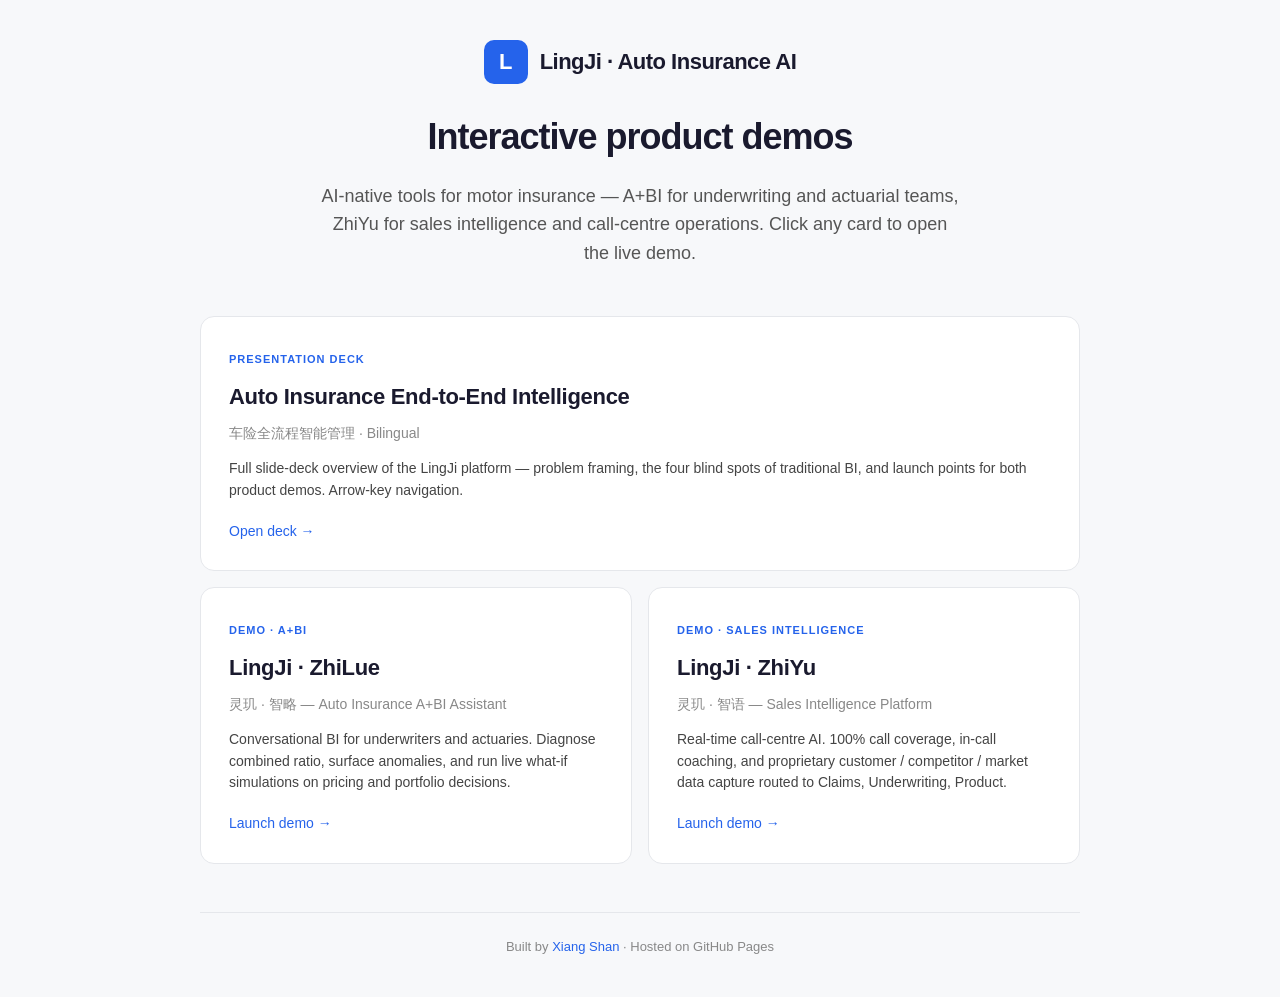
==== index.html @ 708f6766 "Initial commit: LingJi auto insurance AI demos Three interactive browser demos plus English landing " ====
<!DOCTYPE html>
<html lang="en">
<head>
  <meta charset="UTF-8">
  <title>LingJi — Auto Insurance AI Demos</title>
  <meta name="viewport" content="width=device-width, initial-scale=1.0">
  <link rel="icon" href="data:image/svg+xml,<svg xmlns='http://www.w3.org/2000/svg' viewBox='0 0 32 32'><rect width='32' height='32' rx='6' fill='%232563EB'/><text x='16' y='22' font-size='18' text-anchor='middle' fill='white' font-family='sans-serif' font-weight='bold'>L</text></svg>">
  <style>
    * { box-sizing: border-box; margin: 0; padding: 0; }
    body {
      font-family: -apple-system, BlinkMacSystemFont, "Segoe UI", Roboto, "Helvetica Neue", sans-serif;
      background: #f7f8fa;
      color: #1a1a2e;
      line-height: 1.6;
      min-height: 100vh;
      display: flex;
      align-items: center;
      justify-content: center;
      padding: 40px 20px;
    }
    .container {
      max-width: 880px;
      width: 100%;
    }
    header {
      margin-bottom: 48px;
      text-align: center;
    }
    .brand {
      display: inline-flex;
      align-items: center;
      gap: 12px;
      margin-bottom: 24px;
    }
    .brand-mark {
      width: 44px;
      height: 44px;
      background: #2563EB;
      border-radius: 10px;
      display: flex;
      align-items: center;
      justify-content: center;
      color: white;
      font-weight: 700;
      font-size: 22px;
    }
    .brand-name {
      font-size: 22px;
      font-weight: 600;
      letter-spacing: -0.5px;
    }
    h1 {
      font-size: 36px;
      font-weight: 700;
      letter-spacing: -1px;
      margin-bottom: 16px;
    }
    .subtitle {
      font-size: 18px;
      color: #555;
      max-width: 640px;
      margin: 0 auto;
    }
    .cards {
      display: grid;
      grid-template-columns: 1fr;
      gap: 16px;
      margin-bottom: 48px;
    }
    @media (min-width: 700px) {
      .cards { grid-template-columns: 1fr 1fr; }
      .card-wide { grid-column: span 2; }
    }
    .card {
      background: white;
      border: 1px solid #e5e7eb;
      border-radius: 14px;
      padding: 28px;
      text-decoration: none;
      color: inherit;
      transition: transform 0.15s ease, box-shadow 0.15s ease, border-color 0.15s ease;
      display: block;
    }
    .card:hover {
      transform: translateY(-2px);
      box-shadow: 0 10px 30px -10px rgba(37, 99, 235, 0.25);
      border-color: #2563EB;
    }
    .card-tag {
      display: inline-block;
      font-size: 11px;
      letter-spacing: 1px;
      text-transform: uppercase;
      color: #2563EB;
      font-weight: 600;
      margin-bottom: 10px;
    }
    .card-title {
      font-size: 22px;
      font-weight: 600;
      margin-bottom: 8px;
      letter-spacing: -0.3px;
    }
    .card-subtitle {
      font-size: 14px;
      color: #888;
      margin-bottom: 14px;
    }
    .card-desc {
      font-size: 14px;
      color: #444;
      line-height: 1.55;
    }
    .card-arrow {
      margin-top: 18px;
      font-size: 14px;
      color: #2563EB;
      font-weight: 500;
    }
    footer {
      text-align: center;
      font-size: 13px;
      color: #888;
      padding-top: 24px;
      border-top: 1px solid #e5e7eb;
    }
    footer a {
      color: #2563EB;
      text-decoration: none;
    }
  </style>
</head>
<body>
  <div class="container">
    <header>
      <div class="brand">
        <div class="brand-mark">L</div>
        <div class="brand-name">LingJi · Auto Insurance AI</div>
      </div>
      <h1>Interactive product demos</h1>
      <p class="subtitle">
        AI-native tools for motor insurance — A+BI for underwriting and actuarial teams, ZhiYu for sales intelligence and call-centre operations. Click any card to open the live demo.
      </p>
    </header>

    <main class="cards">
      <a class="card card-wide" href="./车险全流程智能管理 — 律商联讯风险.html">
        <span class="card-tag">Presentation Deck</span>
        <div class="card-title">Auto Insurance End-to-End Intelligence</div>
        <div class="card-subtitle">车险全流程智能管理 · Bilingual</div>
        <p class="card-desc">
          Full slide-deck overview of the LingJi platform — problem framing, the four blind spots of traditional BI, and launch points for both product demos. Arrow-key navigation.
        </p>
        <div class="card-arrow">Open deck →</div>
      </a>

      <a class="card" href="./LingJi-ZhiLue-Auto-Insurance-A+BI-Assistant.html">
        <span class="card-tag">Demo · A+BI</span>
        <div class="card-title">LingJi · ZhiLue</div>
        <div class="card-subtitle">灵玑 · 智略 — Auto Insurance A+BI Assistant</div>
        <p class="card-desc">
          Conversational BI for underwriters and actuaries. Diagnose combined ratio, surface anomalies, and run live what-if simulations on pricing and portfolio decisions.
        </p>
        <div class="card-arrow">Launch demo →</div>
      </a>

      <a class="card" href="./LingJi-ZhiYu-Sales-Intelligence.html">
        <span class="card-tag">Demo · Sales Intelligence</span>
        <div class="card-title">LingJi · ZhiYu</div>
        <div class="card-subtitle">灵玑 · 智语 — Sales Intelligence Platform</div>
        <p class="card-desc">
          Real-time call-centre AI. 100% call coverage, in-call coaching, and proprietary customer / competitor / market data capture routed to Claims, Underwriting, Product.
        </p>
        <div class="card-arrow">Launch demo →</div>
      </a>
    </main>

    <footer>
      Built by <a href="https://github.com/Xiang-Shan">Xiang Shan</a> · Hosted on GitHub Pages
    </footer>
  </div>
</body>
</html>
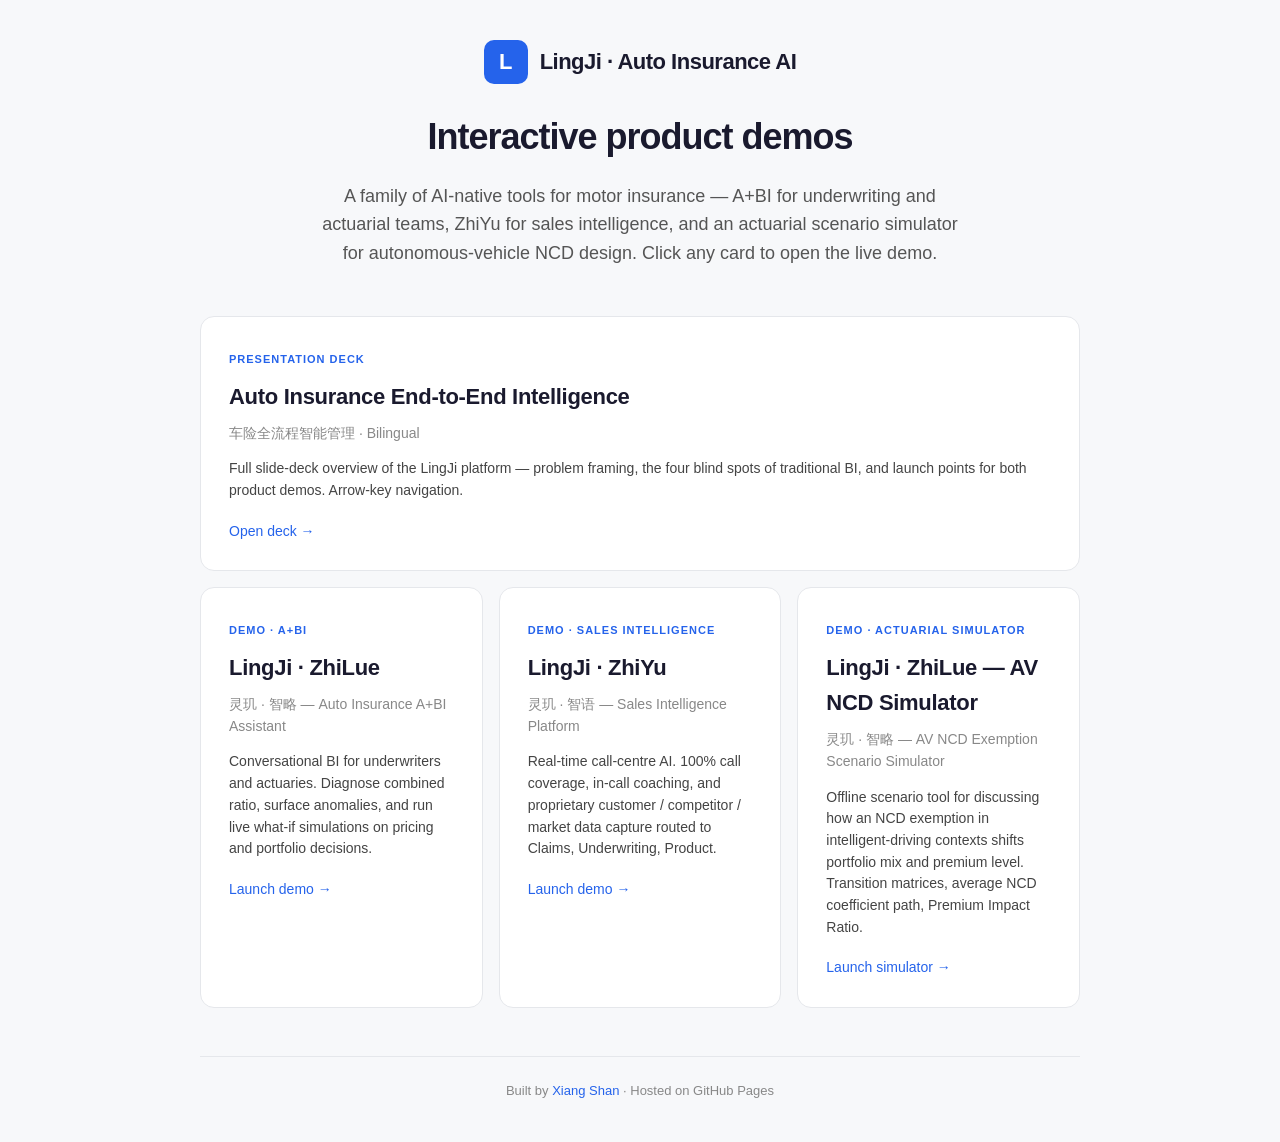
==== commit 86e4cb65: "Add ZhiLue AV NCD Exemption Scenario Simulator Integrate the China commercial auto NCD exemption sim" ====
--- a/index.html
+++ b/index.html
@@ -71,6 +71,10 @@
       .cards { grid-template-columns: 1fr 1fr; }
       .card-wide { grid-column: span 2; }
     }
+    @media (min-width: 1020px) {
+      .cards { grid-template-columns: repeat(3, 1fr); }
+      .card-wide { grid-column: span 3; }
+    }
     .card {
       background: white;
       border: 1px solid #e5e7eb;
@@ -139,7 +143,7 @@
       </div>
       <h1>Interactive product demos</h1>
       <p class="subtitle">
-        AI-native tools for motor insurance — A+BI for underwriting and actuarial teams, ZhiYu for sales intelligence and call-centre operations. Click any card to open the live demo.
+        A family of AI-native tools for motor insurance — A+BI for underwriting and actuarial teams, ZhiYu for sales intelligence, and an actuarial scenario simulator for autonomous-vehicle NCD design. Click any card to open the live demo.
       </p>
     </header>
 
@@ -173,6 +177,16 @@
         </p>
         <div class="card-arrow">Launch demo →</div>
       </a>
+
+      <a class="card" href="./ncd-simulator/index.html">
+        <span class="card-tag">Demo · Actuarial Simulator</span>
+        <div class="card-title">LingJi · ZhiLue — AV NCD Simulator</div>
+        <div class="card-subtitle">灵玑 · 智略 — AV NCD Exemption Scenario Simulator</div>
+        <p class="card-desc">
+          Offline scenario tool for discussing how an NCD exemption in intelligent-driving contexts shifts portfolio mix and premium level. Transition matrices, average NCD coefficient path, Premium Impact Ratio.
+        </p>
+        <div class="card-arrow">Launch simulator →</div>
+      </a>
     </main>
 
     <footer>
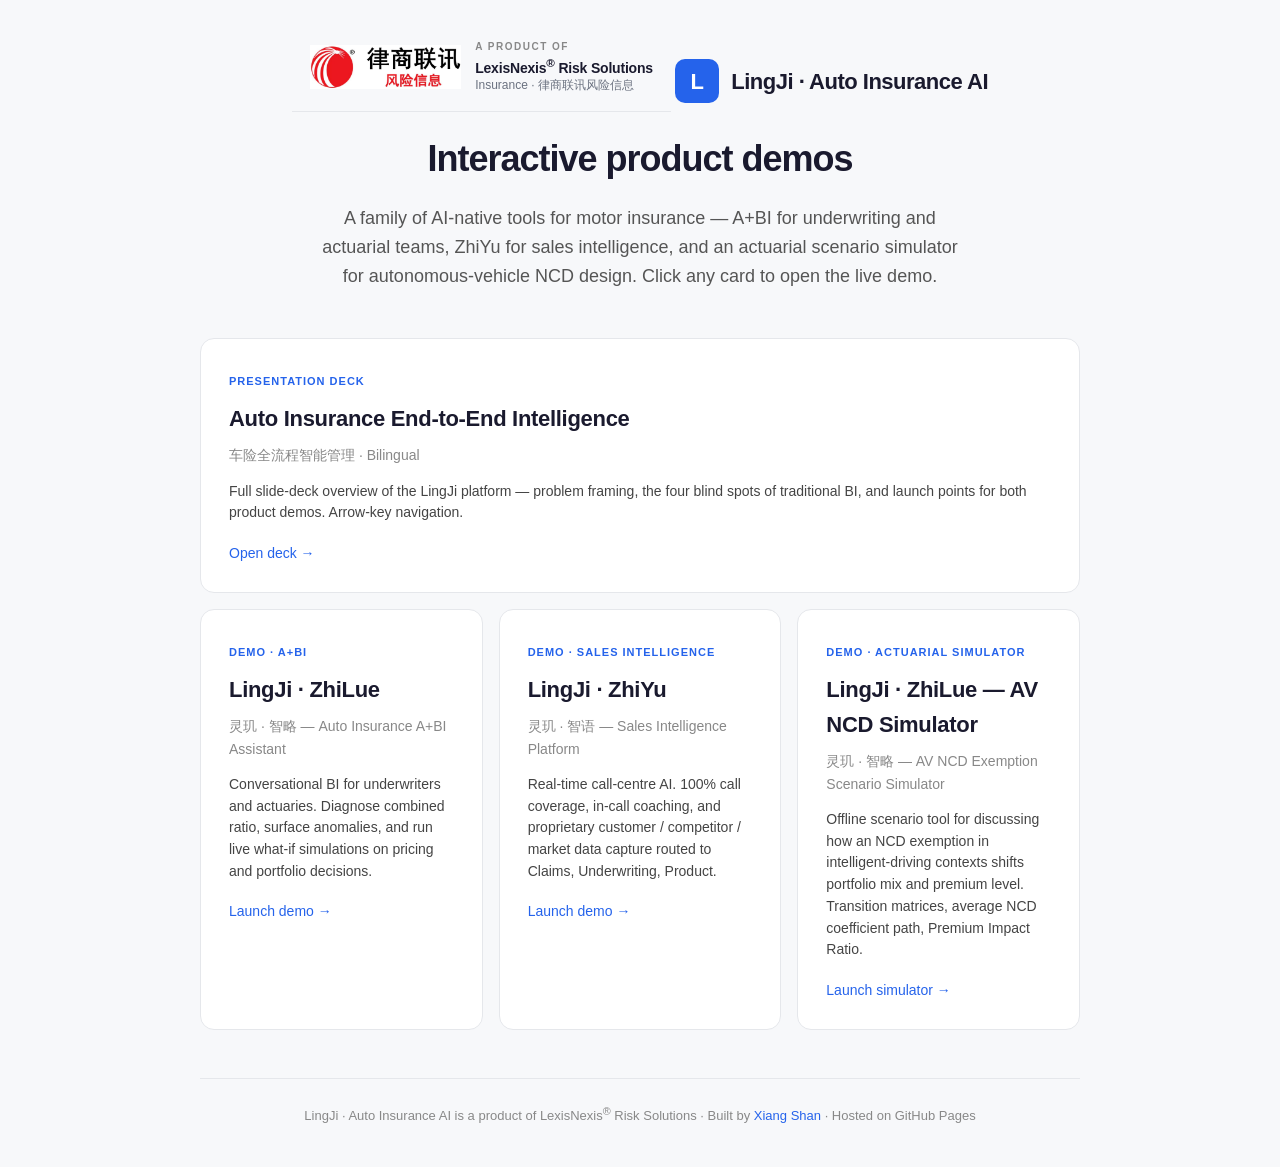
==== commit 968af857: "Add LexisNexis Risk Solutions parent-brand lockup Make LingJi's ownership explicit on the landing pa" ====
--- a/index.html
+++ b/index.html
@@ -26,6 +26,45 @@
       margin-bottom: 48px;
       text-align: center;
     }
+    .parent-brand {
+      display: inline-flex;
+      align-items: center;
+      gap: 14px;
+      padding: 0 18px 18px 18px;
+      margin-bottom: 18px;
+      border-bottom: 1px solid #e5e7eb;
+    }
+    .parent-brand-logo {
+      height: 44px;
+      width: auto;
+      display: block;
+    }
+    .parent-brand-caption {
+      text-align: left;
+      line-height: 1.3;
+    }
+    .parent-brand-caption .pb-tag {
+      display: block;
+      font-size: 10px;
+      letter-spacing: 1.5px;
+      text-transform: uppercase;
+      color: #888;
+      font-weight: 600;
+      margin-bottom: 2px;
+    }
+    .parent-brand-caption .pb-name {
+      display: block;
+      font-size: 14px;
+      color: #1a1a2e;
+      font-weight: 600;
+      letter-spacing: -0.2px;
+    }
+    .parent-brand-caption .pb-division {
+      display: block;
+      font-size: 12px;
+      color: #6b7280;
+      margin-top: 1px;
+    }
     .brand {
       display: inline-flex;
       align-items: center;
@@ -137,6 +176,14 @@
 <body>
   <div class="container">
     <header>
+      <div class="parent-brand">
+        <img src="./lexisnexis-risk-solutions.png" alt="LexisNexis Risk Solutions" class="parent-brand-logo">
+        <div class="parent-brand-caption">
+          <span class="pb-tag">A product of</span>
+          <span class="pb-name">LexisNexis<sup>®</sup> Risk Solutions</span>
+          <span class="pb-division">Insurance · 律商联讯风险信息</span>
+        </div>
+      </div>
       <div class="brand">
         <div class="brand-mark">L</div>
         <div class="brand-name">LingJi · Auto Insurance AI</div>
@@ -190,7 +237,7 @@
     </main>
 
     <footer>
-      Built by <a href="https://github.com/Xiang-Shan">Xiang Shan</a> · Hosted on GitHub Pages
+      LingJi · Auto Insurance AI is a product of LexisNexis<sup>®</sup> Risk Solutions · Built by <a href="https://github.com/Xiang-Shan">Xiang Shan</a> · Hosted on GitHub Pages
     </footer>
   </div>
 </body>
